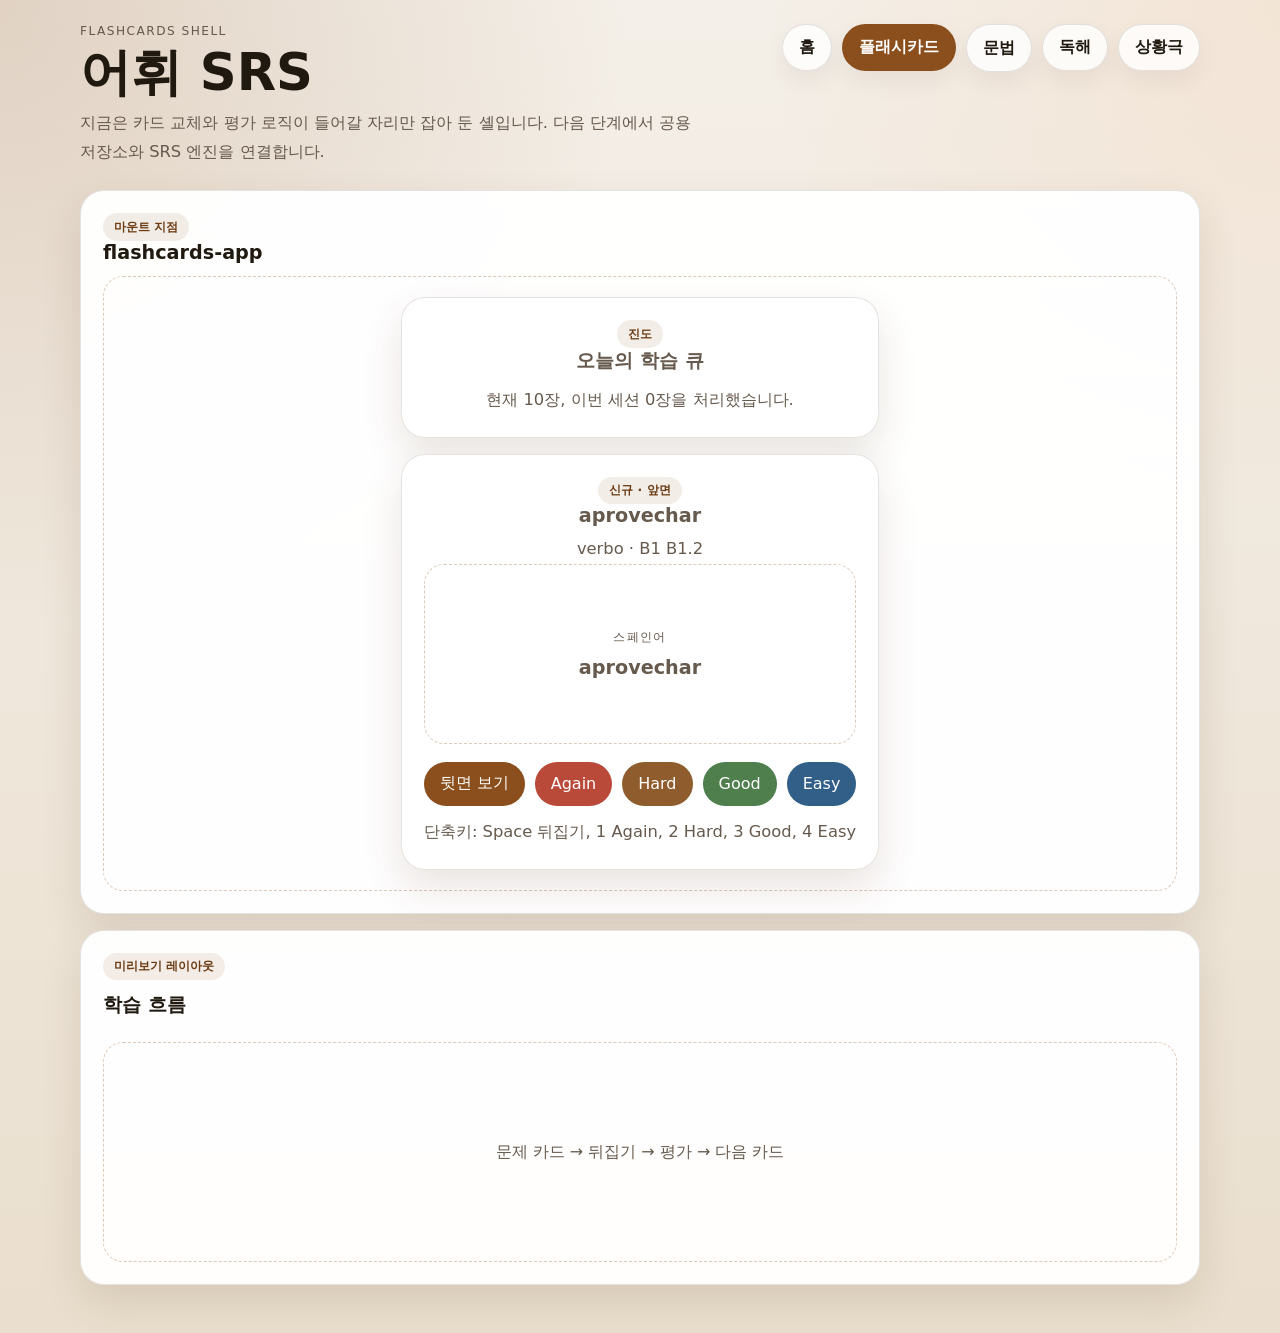
==== flashcards.html @ 129c5989 "Ship a static Spanish learning app scaffold Build the first deployable Apeswico app as a no-build Gi" ====
<!doctype html>
<html lang="ko">
  <head>
    <meta charset="utf-8" />
    <meta name="viewport" content="width=device-width, initial-scale=1" />
    <title>Apeswico | 플래시카드</title>
    <meta
      name="description"
      content="스페인어 어휘 SRS 학습을 위한 플래시카드 셸입니다."
    />
    <link rel="stylesheet" href="css/style.css" />
    <style>
      :root {
        color-scheme: light dark;
        --bg: #f4efe8;
        --bg-deep: #eadfce;
        --surface: rgba(255, 255, 255, 0.8);
        --surface-strong: rgba(255, 255, 255, 0.96);
        --text: #201910;
        --muted: #66594d;
        --accent: #8a4f1d;
        --accent-strong: #6c3d15;
        --border: rgba(32, 25, 16, 0.12);
        --shadow: 0 18px 40px rgba(72, 44, 18, 0.12);
      }

      @media (prefers-color-scheme: dark) {
        :root {
          --bg: #14110f;
          --bg-deep: #1d1714;
          --surface: rgba(32, 26, 22, 0.84);
          --surface-strong: rgba(40, 33, 28, 0.98);
          --text: #f5ece2;
          --muted: #c9b8aa;
          --accent: #ef9b54;
          --accent-strong: #ffb46f;
          --border: rgba(245, 236, 226, 0.12);
          --shadow: 0 18px 40px rgba(0, 0, 0, 0.34);
        }
      }

      * {
        box-sizing: border-box;
      }

      body {
        margin: 0;
        min-height: 100vh;
        font-family:
          system-ui,
          -apple-system,
          BlinkMacSystemFont,
          "Apple SD Gothic Neo",
          "Noto Sans KR",
          sans-serif;
        color: var(--text);
        background:
          radial-gradient(circle at top left, rgba(138, 79, 29, 0.18), transparent 34%),
          radial-gradient(circle at top right, rgba(239, 155, 84, 0.12), transparent 28%),
          linear-gradient(180deg, var(--bg), var(--bg-deep));
      }

      a {
        color: inherit;
        text-decoration: none;
      }

      .page {
        width: min(1120px, calc(100% - 32px));
        margin: 0 auto;
        padding: 24px 0 48px;
      }

      .masthead {
        display: grid;
        gap: 20px;
        grid-template-columns: 1.3fr 1fr;
        align-items: start;
        margin-bottom: 24px;
      }

      .eyebrow {
        margin: 0 0 10px;
        letter-spacing: 0.12em;
        text-transform: uppercase;
        font-size: 0.76rem;
        color: var(--muted);
      }

      h1,
      h2,
      p {
        margin-top: 0;
      }

      h1 {
        margin-bottom: 12px;
        font-size: clamp(2.2rem, 4vw, 4rem);
        line-height: 0.96;
      }

      .lede {
        max-width: 60ch;
        margin-bottom: 0;
        font-size: 1.02rem;
        line-height: 1.75;
        color: var(--muted);
      }

      .nav {
        display: flex;
        flex-wrap: wrap;
        justify-content: flex-end;
        gap: 10px;
      }

      .nav a {
        padding: 0.76rem 1rem;
        border: 1px solid var(--border);
        border-radius: 999px;
        background: var(--surface);
        backdrop-filter: blur(12px);
        box-shadow: 0 10px 24px rgba(32, 25, 16, 0.06);
        font-weight: 650;
      }

      .nav a[aria-current="page"] {
        background: var(--accent);
        border-color: transparent;
        color: white;
      }

      .stack {
        display: grid;
        gap: 16px;
      }

      .card {
        border: 1px solid var(--border);
        border-radius: 24px;
        background: var(--surface-strong);
        padding: 22px;
        box-shadow: var(--shadow);
      }

      .card h2 {
        margin-bottom: 0.75rem;
        font-size: 1.2rem;
      }

      .placeholder {
        display: grid;
        place-items: center;
        min-height: 220px;
        border: 1px dashed rgba(138, 79, 29, 0.3);
        border-radius: 20px;
        color: var(--muted);
        text-align: center;
        padding: 20px;
      }

      .mount {
        display: grid;
        gap: 12px;
      }

      .chip {
        display: inline-flex;
        width: fit-content;
        padding: 0.34rem 0.68rem;
        border-radius: 999px;
        background: rgba(138, 79, 29, 0.1);
        color: var(--accent-strong);
        font-size: 0.78rem;
        font-weight: 700;
      }

      @media (max-width: 980px) {
        .masthead {
          grid-template-columns: 1fr;
        }

        .nav {
          justify-content: flex-start;
        }
      }

      @media (max-width: 720px) {
        .page {
          width: min(100% - 20px, 1120px);
          padding-top: 14px;
        }

        .card {
          border-radius: 20px;
          padding: 18px;
        }

        h1 {
          font-size: clamp(1.9rem, 12vw, 3rem);
        }
      }
    </style>
  </head>
  <body>
    <div class="page">
      <header class="masthead">
        <div>
          <p class="eyebrow">Flashcards shell</p>
          <h1>어휘 SRS</h1>
          <p class="lede">
            지금은 카드 교체와 평가 로직이 들어갈 자리만 잡아 둔 셸입니다.
            다음 단계에서 공용 저장소와 SRS 엔진을 연결합니다.
          </p>
        </div>
        <nav class="nav" aria-label="주요 모드">
          <a href="index.html">홈</a>
          <a href="flashcards.html" aria-current="page">플래시카드</a>
          <a href="grammar.html">문법</a>
          <a href="reading.html">독해</a>
          <a href="situations.html">상황극</a>
        </nav>
      </header>

      <main class="stack" id="flashcards-shell">
        <section class="card">
          <span class="chip">마운트 지점</span>
          <h2>flashcards-app</h2>
          <div id="flashcards-app" class="placeholder">
            카드 앞면, 뒷면, 평가 버튼, 단축키 안내가 이곳에 렌더링됩니다.
          </div>
        </section>

        <section class="card mount">
          <span class="chip">미리보기 레이아웃</span>
          <h2>학습 흐름</h2>
          <div class="placeholder">문제 카드 → 뒤집기 → 평가 → 다음 카드</div>
        </section>
      </main>
    </div>
    <script type="module" src="js/flashcards.js"></script>
  </body>
</html>
---- css/style.css ----
:root {
  color-scheme: light dark;
  --bg: #f4efe8;
  --bg-deep: #eadfce;
  --surface: rgba(255, 255, 255, 0.8);
  --surface-strong: rgba(255, 255, 255, 0.96);
  --text: #201910;
  --muted: #66594d;
  --accent: #8a4f1d;
  --accent-strong: #6c3d15;
  --border: rgba(32, 25, 16, 0.12);
  --shadow: 0 18px 40px rgba(72, 44, 18, 0.12);
}

@media (prefers-color-scheme: dark) {
  :root {
    --bg: #14110f;
    --bg-deep: #1d1714;
    --surface: rgba(32, 26, 22, 0.84);
    --surface-strong: rgba(40, 33, 28, 0.98);
    --text: #f5ece2;
    --muted: #c9b8aa;
    --accent: #ef9b54;
    --accent-strong: #ffb46f;
    --border: rgba(245, 236, 226, 0.12);
    --shadow: 0 18px 40px rgba(0, 0, 0, 0.34);
  }
}

* {
  box-sizing: border-box;
}

body {
  margin: 0;
  min-height: 100vh;
  font-family:
    system-ui,
    -apple-system,
    BlinkMacSystemFont,
    "Apple SD Gothic Neo",
    "Noto Sans KR",
    sans-serif;
  color: var(--text);
  background:
    radial-gradient(circle at top left, rgba(138, 79, 29, 0.18), transparent 34%),
    radial-gradient(circle at top right, rgba(239, 155, 84, 0.12), transparent 28%),
    linear-gradient(180deg, var(--bg), var(--bg-deep));
}

a {
  color: inherit;
  text-decoration: none;
}

.page {
  width: min(1120px, calc(100% - 32px));
  margin: 0 auto;
  padding: 24px 0 48px;
}

.masthead {
  display: grid;
  gap: 20px;
  grid-template-columns: 1.3fr 1fr;
  align-items: start;
  margin-bottom: 24px;
}

.eyebrow {
  margin: 0 0 10px;
  letter-spacing: 0.12em;
  text-transform: uppercase;
  font-size: 0.76rem;
  color: var(--muted);
}

h1,
h2,
h3,
p {
  margin-top: 0;
}

h1 {
  margin-bottom: 12px;
  font-size: clamp(2.2rem, 4vw, 4rem);
  line-height: 0.96;
}

.lede {
  max-width: 60ch;
  margin-bottom: 0;
  font-size: 1.02rem;
  line-height: 1.75;
  color: var(--muted);
}

.nav {
  display: flex;
  flex-wrap: wrap;
  justify-content: flex-end;
  gap: 10px;
}

.nav a {
  padding: 0.76rem 1rem;
  border: 1px solid var(--border);
  border-radius: 999px;
  background: var(--surface);
  backdrop-filter: blur(12px);
  box-shadow: 0 10px 24px rgba(32, 25, 16, 0.06);
  font-weight: 650;
}

.nav a[aria-current="page"] {
  background: var(--accent);
  border-color: transparent;
  color: white;
}

.stack {
  display: grid;
  gap: 16px;
}

.grid {
  display: grid;
  gap: 16px;
}

.card {
  border: 1px solid var(--border);
  border-radius: 24px;
  background: var(--surface-strong);
  padding: 22px;
  box-shadow: var(--shadow);
}

.hero {
  grid-column: 1 / -1;
  display: grid;
  gap: 18px;
}

.hero .tag {
  display: inline-flex;
  width: fit-content;
  padding: 0.4rem 0.7rem;
  border-radius: 999px;
  background: rgba(138, 79, 29, 0.12);
  color: var(--accent-strong);
  font-size: 0.8rem;
  font-weight: 700;
}

.mode-grid {
  grid-column: 1 / -1;
  display: grid;
  grid-template-columns: repeat(4, minmax(0, 1fr));
  gap: 16px;
}

.mode-card {
  display: grid;
  gap: 14px;
}

.mode-card p,
.support-card p,
.support-card li {
  line-height: 1.7;
  color: var(--muted);
}

.mode-card h2,
.support-card h2 {
  margin-bottom: 0;
  font-size: 1.2rem;
}

.chip {
  display: inline-flex;
  width: fit-content;
  padding: 0.34rem 0.68rem;
  border-radius: 999px;
  background: rgba(138, 79, 29, 0.1);
  color: var(--accent-strong);
  font-size: 0.78rem;
  font-weight: 700;
}

.link {
  display: inline-flex;
  align-items: center;
  gap: 0.4rem;
  width: fit-content;
  padding: 0.72rem 1rem;
  border-radius: 999px;
  background: var(--accent);
  border: none;
  color: white;
  font-weight: 700;
  cursor: pointer;
  appearance: none;
  font: inherit;
}

.support-card {
  grid-column: 1 / -1;
}

.support-card ol {
  margin: 0;
  padding-left: 1.25rem;
}

.mount {
  display: grid;
  gap: 12px;
}

.placeholder {
  display: grid;
  place-items: center;
  min-height: 220px;
  border: 1px dashed rgba(138, 79, 29, 0.3);
  border-radius: 20px;
  color: var(--muted);
  text-align: center;
  padding: 20px;
}

.topic-button {
  display: grid;
  gap: 4px;
  width: 100%;
  padding: 0.95rem 1rem;
  border: 1px solid var(--border);
  border-radius: 18px;
  background: var(--surface);
  color: var(--text);
  box-shadow: 0 10px 24px rgba(32, 25, 16, 0.06);
  text-align: left;
  font: inherit;
  cursor: pointer;
  appearance: none;
}

.topic-button strong,
.topic-button span,
.topic-button small {
  display: block;
}

.topic-button span,
.topic-button small {
  color: var(--muted);
}

.topic-button[aria-current="page"],
.topic-button[aria-current="true"] {
  background: rgba(138, 79, 29, 0.14);
  border-color: rgba(138, 79, 29, 0.32);
}

@media (max-width: 980px) {
  .masthead,
  .mode-grid {
    grid-template-columns: 1fr;
  }

  .nav {
    justify-content: flex-start;
  }
}

@media (max-width: 720px) {
  .page {
    width: min(100% - 20px, 1120px);
    padding-top: 14px;
  }

  .card {
    border-radius: 20px;
    padding: 18px;
  }

  h1 {
    font-size: clamp(1.9rem, 12vw, 3rem);
  }
}
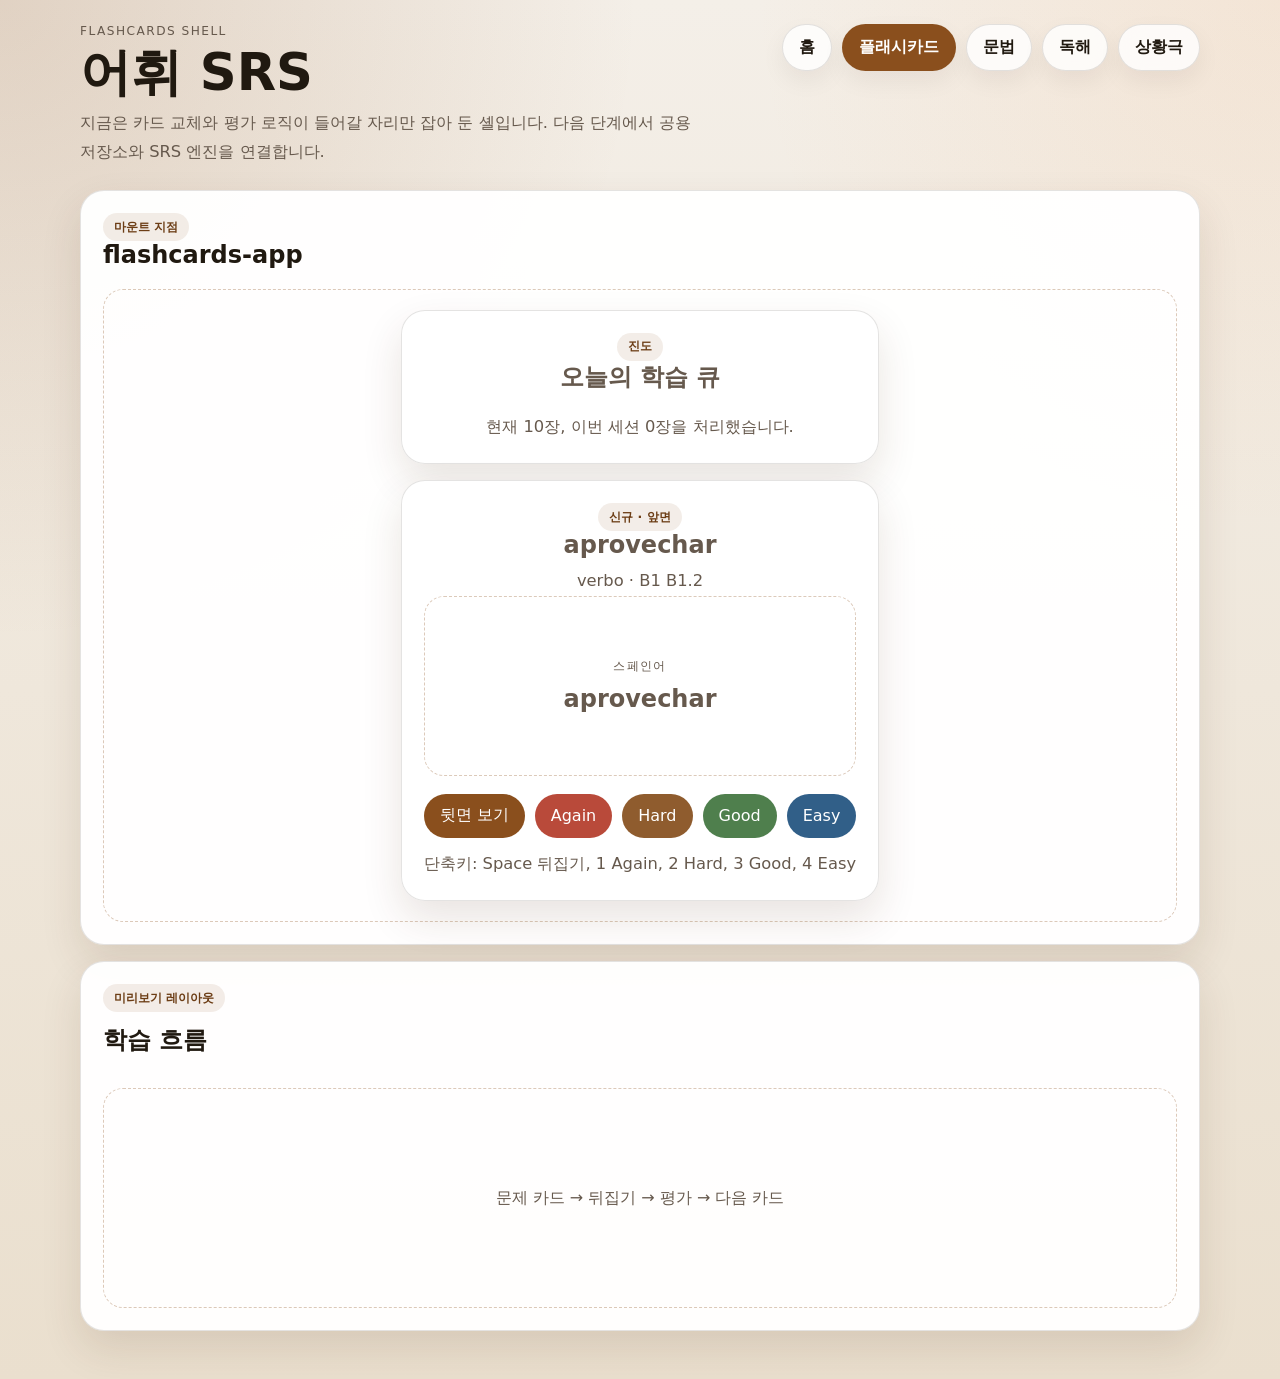
==== commit d640b694: "Make mobile lessons use the viewport fully Mobile learners were losing usable width because rendered" ====
--- a/flashcards.html
+++ b/flashcards.html
@@ -9,198 +9,6 @@
       content="스페인어 어휘 SRS 학습을 위한 플래시카드 셸입니다."
     />
     <link rel="stylesheet" href="css/style.css" />
-    <style>
-      :root {
-        color-scheme: light dark;
-        --bg: #f4efe8;
-        --bg-deep: #eadfce;
-        --surface: rgba(255, 255, 255, 0.8);
-        --surface-strong: rgba(255, 255, 255, 0.96);
-        --text: #201910;
-        --muted: #66594d;
-        --accent: #8a4f1d;
-        --accent-strong: #6c3d15;
-        --border: rgba(32, 25, 16, 0.12);
-        --shadow: 0 18px 40px rgba(72, 44, 18, 0.12);
-      }
-
-      @media (prefers-color-scheme: dark) {
-        :root {
-          --bg: #14110f;
-          --bg-deep: #1d1714;
-          --surface: rgba(32, 26, 22, 0.84);
-          --surface-strong: rgba(40, 33, 28, 0.98);
-          --text: #f5ece2;
-          --muted: #c9b8aa;
-          --accent: #ef9b54;
-          --accent-strong: #ffb46f;
-          --border: rgba(245, 236, 226, 0.12);
-          --shadow: 0 18px 40px rgba(0, 0, 0, 0.34);
-        }
-      }
-
-      * {
-        box-sizing: border-box;
-      }
-
-      body {
-        margin: 0;
-        min-height: 100vh;
-        font-family:
-          system-ui,
-          -apple-system,
-          BlinkMacSystemFont,
-          "Apple SD Gothic Neo",
-          "Noto Sans KR",
-          sans-serif;
-        color: var(--text);
-        background:
-          radial-gradient(circle at top left, rgba(138, 79, 29, 0.18), transparent 34%),
-          radial-gradient(circle at top right, rgba(239, 155, 84, 0.12), transparent 28%),
-          linear-gradient(180deg, var(--bg), var(--bg-deep));
-      }
-
-      a {
-        color: inherit;
-        text-decoration: none;
-      }
-
-      .page {
-        width: min(1120px, calc(100% - 32px));
-        margin: 0 auto;
-        padding: 24px 0 48px;
-      }
-
-      .masthead {
-        display: grid;
-        gap: 20px;
-        grid-template-columns: 1.3fr 1fr;
-        align-items: start;
-        margin-bottom: 24px;
-      }
-
-      .eyebrow {
-        margin: 0 0 10px;
-        letter-spacing: 0.12em;
-        text-transform: uppercase;
-        font-size: 0.76rem;
-        color: var(--muted);
-      }
-
-      h1,
-      h2,
-      p {
-        margin-top: 0;
-      }
-
-      h1 {
-        margin-bottom: 12px;
-        font-size: clamp(2.2rem, 4vw, 4rem);
-        line-height: 0.96;
-      }
-
-      .lede {
-        max-width: 60ch;
-        margin-bottom: 0;
-        font-size: 1.02rem;
-        line-height: 1.75;
-        color: var(--muted);
-      }
-
-      .nav {
-        display: flex;
-        flex-wrap: wrap;
-        justify-content: flex-end;
-        gap: 10px;
-      }
-
-      .nav a {
-        padding: 0.76rem 1rem;
-        border: 1px solid var(--border);
-        border-radius: 999px;
-        background: var(--surface);
-        backdrop-filter: blur(12px);
-        box-shadow: 0 10px 24px rgba(32, 25, 16, 0.06);
-        font-weight: 650;
-      }
-
-      .nav a[aria-current="page"] {
-        background: var(--accent);
-        border-color: transparent;
-        color: white;
-      }
-
-      .stack {
-        display: grid;
-        gap: 16px;
-      }
-
-      .card {
-        border: 1px solid var(--border);
-        border-radius: 24px;
-        background: var(--surface-strong);
-        padding: 22px;
-        box-shadow: var(--shadow);
-      }
-
-      .card h2 {
-        margin-bottom: 0.75rem;
-        font-size: 1.2rem;
-      }
-
-      .placeholder {
-        display: grid;
-        place-items: center;
-        min-height: 220px;
-        border: 1px dashed rgba(138, 79, 29, 0.3);
-        border-radius: 20px;
-        color: var(--muted);
-        text-align: center;
-        padding: 20px;
-      }
-
-      .mount {
-        display: grid;
-        gap: 12px;
-      }
-
-      .chip {
-        display: inline-flex;
-        width: fit-content;
-        padding: 0.34rem 0.68rem;
-        border-radius: 999px;
-        background: rgba(138, 79, 29, 0.1);
-        color: var(--accent-strong);
-        font-size: 0.78rem;
-        font-weight: 700;
-      }
-
-      @media (max-width: 980px) {
-        .masthead {
-          grid-template-columns: 1fr;
-        }
-
-        .nav {
-          justify-content: flex-start;
-        }
-      }
-
-      @media (max-width: 720px) {
-        .page {
-          width: min(100% - 20px, 1120px);
-          padding-top: 14px;
-        }
-
-        .card {
-          border-radius: 20px;
-          padding: 18px;
-        }
-
-        h1 {
-          font-size: clamp(1.9rem, 12vw, 3rem);
-        }
-      }
-    </style>
   </head>
   <body>
     <div class="page">
--- a/css/style.css
+++ b/css/style.css
@@ -157,7 +157,7 @@
 .mode-grid {
   grid-column: 1 / -1;
   display: grid;
-  grid-template-columns: repeat(4, minmax(0, 1fr));
+  grid-template-columns: repeat(auto-fit, minmax(min(100%, 240px), 1fr));
   gap: 16px;
 }
 
@@ -264,9 +264,162 @@
   border-color: rgba(138, 79, 29, 0.32);
 }
 
+.split-layout {
+  display: grid;
+  grid-template-columns: minmax(240px, 280px) 1fr;
+  gap: 16px;
+  align-items: start;
+}
+
+.split-layout__sidebar {
+  display: grid;
+  gap: 12px;
+}
+
+.split-layout__sidebar-list {
+  display: grid;
+  gap: 10px;
+}
+
+.button-row,
+.action-row,
+.grade-row {
+  display: flex;
+  flex-wrap: wrap;
+  gap: 10px;
+}
+
+.action-row {
+  margin-top: 14px;
+}
+
+.grade-row {
+  margin-top: 18px;
+}
+
+.grade-btn--again {
+  background: #b94a3a;
+}
+
+.grade-btn--hard {
+  background: #8f5c2e;
+}
+
+.grade-btn--good {
+  background: #4f7f4d;
+}
+
+.grade-btn--easy {
+  background: #315f88;
+}
+
+.tinted-card--green {
+  background: rgba(72, 140, 90, 0.08);
+}
+
+.tinted-card--green-strong {
+  background: rgba(72, 140, 90, 0.12);
+}
+
+.tinted-card--orange {
+  background: rgba(138, 79, 29, 0.08);
+}
+
+.tinted-card--orange-soft {
+  background: rgba(138, 79, 29, 0.06);
+}
+
+.tinted-card--orange-strong {
+  background: rgba(138, 79, 29, 0.12);
+}
+
+.tinted-card--red {
+  background: rgba(185, 74, 58, 0.12);
+}
+
+.reading-body {
+  line-height: 2.05;
+  font-size: 1.08rem;
+}
+
+.choice-row {
+  display: flex;
+  gap: 12px;
+  align-items: flex-start;
+  cursor: pointer;
+}
+
+.choice-radio {
+  margin-top: 4px;
+}
+
+.field-label {
+  display: grid;
+  gap: 6px;
+}
+
+.field-input {
+  padding: 0.85rem 1rem;
+  border-radius: 16px;
+  border: 1px solid var(--border);
+  background: var(--surface);
+  color: var(--text);
+  font: inherit;
+}
+
+.content-list {
+  display: grid;
+  gap: 10px;
+  margin-top: 12px;
+}
+
+.content-list--roomy {
+  gap: 12px;
+}
+
+.dialogue-line {
+  font-size: 1.05rem;
+}
+
+.shadowing-line {
+  margin-bottom: 0;
+  font-size: 1.08rem;
+}
+
+.token-button {
+  border: none;
+  border-radius: 999px;
+  margin: 0 2px;
+  padding: 0.12rem 0.5rem;
+  background: rgba(138, 79, 29, 0.12);
+  box-shadow: inset 0 0 0 1px rgba(138, 79, 29, 0.12);
+  color: var(--accent-strong);
+  cursor: pointer;
+  font: inherit;
+}
+
+.placeholder--compact {
+  min-height: 180px;
+}
+
+.heading--plain {
+  margin: 0;
+}
+
+.heading--flush {
+  margin-bottom: 0;
+}
+
+.heading--compact {
+  margin-bottom: 8px;
+}
+
+.shortcut-hint {
+  margin-top: 12px;
+}
+
 @media (max-width: 980px) {
-  .masthead,
-  .mode-grid {
+  .masthead {
     grid-template-columns: 1fr;
   }
 
@@ -277,8 +430,8 @@
 
 @media (max-width: 720px) {
   .page {
-    width: min(100% - 20px, 1120px);
-    padding-top: 14px;
+    width: min(1120px, calc(100% - 16px));
+    padding: 14px 0 24px;
   }
 
   .card {
@@ -287,6 +440,36 @@
   }
 
   h1 {
-    font-size: clamp(1.9rem, 12vw, 3rem);
-  }
-}
+    font-size: clamp(1.6rem, 8vw, 2.4rem);
+  }
+
+  .split-layout {
+    grid-template-columns: 1fr;
+  }
+}
+
+@media (max-width: 480px) {
+  .page {
+    width: min(1120px, calc(100% - 12px));
+    padding: 12px 0 20px;
+  }
+
+  .card {
+    border-radius: 16px;
+    padding: 14px;
+  }
+
+  .nav {
+    gap: 6px;
+  }
+
+  .nav a {
+    padding: 0.55rem 0.78rem;
+    font-size: 0.9rem;
+  }
+
+  .reading-body {
+    font-size: 1rem;
+    line-height: 1.85;
+  }
+}
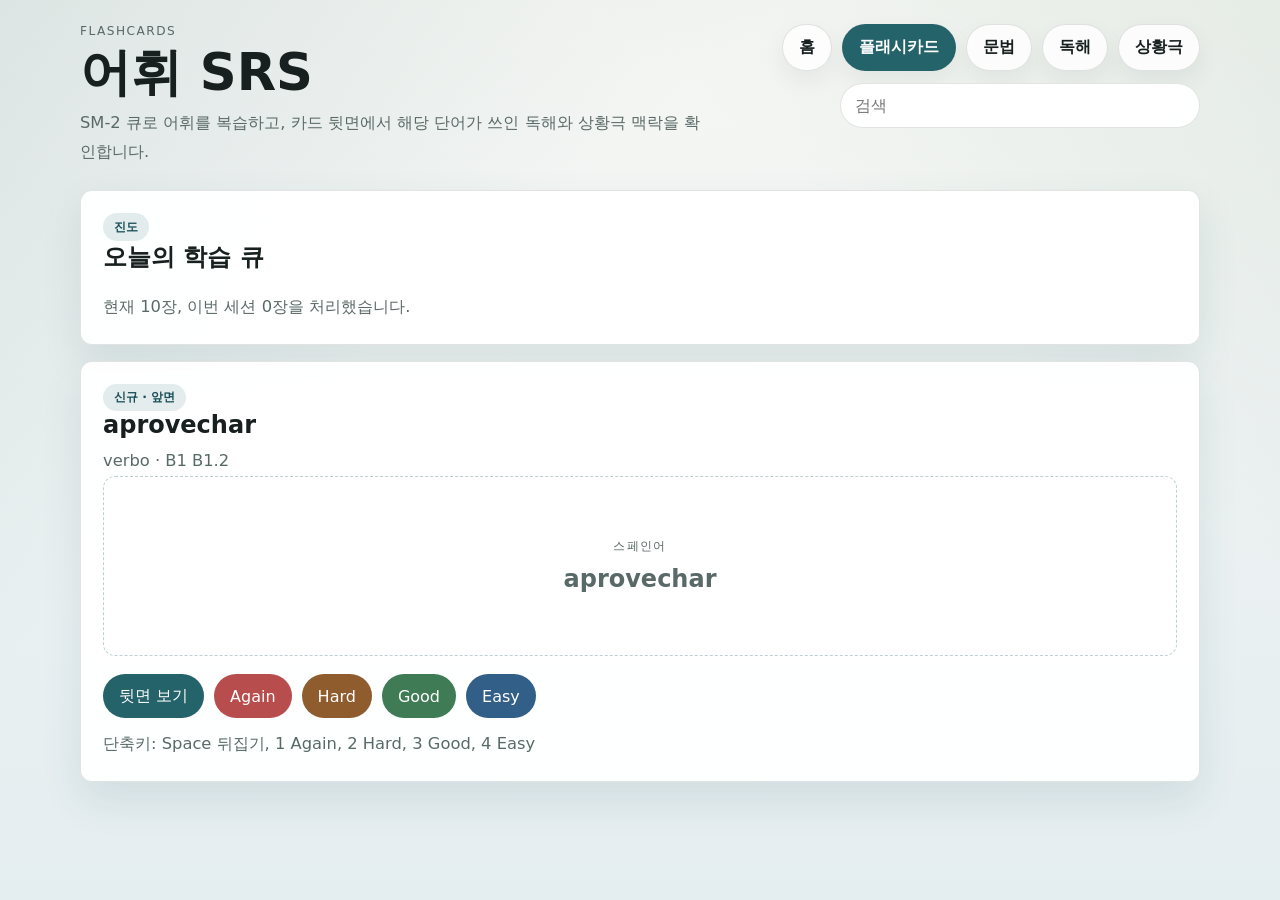
==== commit d802a71e: "Unify Apeswico around guided daily practice The app previously treated flashcards, grammar, reading," ====
--- a/flashcards.html
+++ b/flashcards.html
@@ -14,38 +14,32 @@
     <div class="page">
       <header class="masthead">
         <div>
-          <p class="eyebrow">Flashcards shell</p>
+          <p class="eyebrow">Flashcards</p>
           <h1>어휘 SRS</h1>
           <p class="lede">
-            지금은 카드 교체와 평가 로직이 들어갈 자리만 잡아 둔 셸입니다.
-            다음 단계에서 공용 저장소와 SRS 엔진을 연결합니다.
+            SM-2 큐로 어휘를 복습하고, 카드 뒷면에서 해당 단어가 쓰인
+            독해와 상황극 맥락을 확인합니다.
           </p>
         </div>
-        <nav class="nav" aria-label="주요 모드">
-          <a href="index.html">홈</a>
-          <a href="flashcards.html" aria-current="page">플래시카드</a>
-          <a href="grammar.html">문법</a>
-          <a href="reading.html">독해</a>
-          <a href="situations.html">상황극</a>
-        </nav>
+        <div class="header-tools">
+          <nav class="nav" aria-label="주요 모드">
+            <a href="index.html">홈</a>
+            <a href="flashcards.html" aria-current="page">플래시카드</a>
+            <a href="grammar.html">문법</a>
+            <a href="reading.html">독해</a>
+            <a href="situations.html">상황극</a>
+          </nav>
+          <form class="global-search" role="search" data-global-search>
+            <label class="sr-only" for="global-search-flashcards">통합 검색</label>
+            <input id="global-search-flashcards" type="search" placeholder="검색" autocomplete="off" />
+            <div class="search-results" data-search-results hidden></div>
+          </form>
+        </div>
       </header>
 
-      <main class="stack" id="flashcards-shell">
-        <section class="card">
-          <span class="chip">마운트 지점</span>
-          <h2>flashcards-app</h2>
-          <div id="flashcards-app" class="placeholder">
-            카드 앞면, 뒷면, 평가 버튼, 단축키 안내가 이곳에 렌더링됩니다.
-          </div>
-        </section>
-
-        <section class="card mount">
-          <span class="chip">미리보기 레이아웃</span>
-          <h2>학습 흐름</h2>
-          <div class="placeholder">문제 카드 → 뒤집기 → 평가 → 다음 카드</div>
-        </section>
-      </main>
+      <main class="stack" id="flashcards-app"></main>
     </div>
     <script type="module" src="js/flashcards.js"></script>
+    <script type="module" src="js/search.js"></script>
   </body>
 </html>
--- a/css/style.css
+++ b/css/style.css
@@ -1,28 +1,36 @@
 :root {
   color-scheme: light dark;
-  --bg: #f4efe8;
-  --bg-deep: #eadfce;
+  --bg: #f6f7f4;
+  --bg-deep: #e4edf0;
   --surface: rgba(255, 255, 255, 0.8);
   --surface-strong: rgba(255, 255, 255, 0.96);
-  --text: #201910;
-  --muted: #66594d;
-  --accent: #8a4f1d;
-  --accent-strong: #6c3d15;
-  --border: rgba(32, 25, 16, 0.12);
-  --shadow: 0 18px 40px rgba(72, 44, 18, 0.12);
+  --text: #17201f;
+  --muted: #596967;
+  --accent: #25636b;
+  --accent-strong: #194f58;
+  --accent-soft: rgba(37, 99, 107, 0.12);
+  --green: #3f7b55;
+  --red: #b84d4d;
+  --blue: #315f88;
+  --border: rgba(23, 32, 31, 0.12);
+  --shadow: 0 18px 40px rgba(25, 79, 88, 0.11);
 }
 
 @media (prefers-color-scheme: dark) {
   :root {
-    --bg: #14110f;
-    --bg-deep: #1d1714;
-    --surface: rgba(32, 26, 22, 0.84);
-    --surface-strong: rgba(40, 33, 28, 0.98);
-    --text: #f5ece2;
-    --muted: #c9b8aa;
-    --accent: #ef9b54;
-    --accent-strong: #ffb46f;
-    --border: rgba(245, 236, 226, 0.12);
+    --bg: #111817;
+    --bg-deep: #162022;
+    --surface: rgba(25, 35, 34, 0.84);
+    --surface-strong: rgba(29, 41, 40, 0.98);
+    --text: #eff7f4;
+    --muted: #b7c8c4;
+    --accent: #70c6c3;
+    --accent-strong: #9de0dc;
+    --accent-soft: rgba(112, 198, 195, 0.14);
+    --green: #7ec48f;
+    --red: #e07b7b;
+    --blue: #8fb9e3;
+    --border: rgba(239, 247, 244, 0.12);
     --shadow: 0 18px 40px rgba(0, 0, 0, 0.34);
   }
 }
@@ -43,8 +51,8 @@
     sans-serif;
   color: var(--text);
   background:
-    radial-gradient(circle at top left, rgba(138, 79, 29, 0.18), transparent 34%),
-    radial-gradient(circle at top right, rgba(239, 155, 84, 0.12), transparent 28%),
+    linear-gradient(140deg, rgba(37, 99, 107, 0.12), transparent 34%),
+    linear-gradient(220deg, rgba(63, 123, 85, 0.09), transparent 30%),
     linear-gradient(180deg, var(--bg), var(--bg-deep));
 }
 
@@ -103,13 +111,19 @@
   gap: 10px;
 }
 
+.header-tools {
+  display: grid;
+  gap: 12px;
+  justify-items: end;
+}
+
 .nav a {
   padding: 0.76rem 1rem;
   border: 1px solid var(--border);
   border-radius: 999px;
   background: var(--surface);
   backdrop-filter: blur(12px);
-  box-shadow: 0 10px 24px rgba(32, 25, 16, 0.06);
+  box-shadow: 0 10px 24px rgba(23, 32, 31, 0.06);
   font-weight: 650;
 }
 
@@ -131,7 +145,7 @@
 
 .card {
   border: 1px solid var(--border);
-  border-radius: 24px;
+  border-radius: 12px;
   background: var(--surface-strong);
   padding: 22px;
   box-shadow: var(--shadow);
@@ -148,7 +162,7 @@
   width: fit-content;
   padding: 0.4rem 0.7rem;
   border-radius: 999px;
-  background: rgba(138, 79, 29, 0.12);
+  background: var(--accent-soft);
   color: var(--accent-strong);
   font-size: 0.8rem;
   font-weight: 700;
@@ -184,7 +198,7 @@
   width: fit-content;
   padding: 0.34rem 0.68rem;
   border-radius: 999px;
-  background: rgba(138, 79, 29, 0.1);
+  background: var(--accent-soft);
   color: var(--accent-strong);
   font-size: 0.78rem;
   font-weight: 700;
@@ -224,8 +238,8 @@
   display: grid;
   place-items: center;
   min-height: 220px;
-  border: 1px dashed rgba(138, 79, 29, 0.3);
-  border-radius: 20px;
+  border: 1px dashed rgba(37, 99, 107, 0.3);
+  border-radius: 12px;
   color: var(--muted);
   text-align: center;
   padding: 20px;
@@ -237,10 +251,10 @@
   width: 100%;
   padding: 0.95rem 1rem;
   border: 1px solid var(--border);
-  border-radius: 18px;
+  border-radius: 12px;
   background: var(--surface);
   color: var(--text);
-  box-shadow: 0 10px 24px rgba(32, 25, 16, 0.06);
+  box-shadow: 0 10px 24px rgba(23, 32, 31, 0.06);
   text-align: left;
   font: inherit;
   cursor: pointer;
@@ -260,8 +274,8 @@
 
 .topic-button[aria-current="page"],
 .topic-button[aria-current="true"] {
-  background: rgba(138, 79, 29, 0.14);
-  border-color: rgba(138, 79, 29, 0.32);
+  background: var(--accent-soft);
+  border-color: rgba(37, 99, 107, 0.32);
 }
 
 .split-layout {
@@ -298,7 +312,7 @@
 }
 
 .grade-btn--again {
-  background: #b94a3a;
+  background: var(--red);
 }
 
 .grade-btn--hard {
@@ -306,35 +320,35 @@
 }
 
 .grade-btn--good {
-  background: #4f7f4d;
+  background: var(--green);
 }
 
 .grade-btn--easy {
-  background: #315f88;
+  background: var(--blue);
 }
 
 .tinted-card--green {
-  background: rgba(72, 140, 90, 0.08);
+  background: rgba(63, 123, 85, 0.08);
 }
 
 .tinted-card--green-strong {
-  background: rgba(72, 140, 90, 0.12);
+  background: rgba(63, 123, 85, 0.12);
 }
 
 .tinted-card--orange {
-  background: rgba(138, 79, 29, 0.08);
+  background: rgba(37, 99, 107, 0.08);
 }
 
 .tinted-card--orange-soft {
-  background: rgba(138, 79, 29, 0.06);
+  background: rgba(49, 95, 136, 0.07);
 }
 
 .tinted-card--orange-strong {
-  background: rgba(138, 79, 29, 0.12);
+  background: rgba(49, 95, 136, 0.12);
 }
 
 .tinted-card--red {
-  background: rgba(185, 74, 58, 0.12);
+  background: rgba(184, 77, 77, 0.12);
 }
 
 .reading-body {
@@ -391,13 +405,51 @@
   border-radius: 999px;
   margin: 0 2px;
   padding: 0.12rem 0.5rem;
-  background: rgba(138, 79, 29, 0.12);
-  box-shadow: inset 0 0 0 1px rgba(138, 79, 29, 0.12);
+  background: var(--accent-soft);
+  box-shadow: inset 0 0 0 1px rgba(37, 99, 107, 0.12);
   color: var(--accent-strong);
   cursor: pointer;
   font: inherit;
 }
 
+.flashcard-example {
+  display: grid;
+  gap: 8px;
+  padding: 18px;
+  border: 1px solid rgba(37, 99, 107, 0.28);
+  border-left: 6px solid var(--accent);
+  border-radius: 12px;
+  background: linear-gradient(135deg, rgba(37, 99, 107, 0.12), rgba(63, 123, 85, 0.08));
+}
+
+.flashcard-example__label {
+  width: fit-content;
+  padding: 0.24rem 0.52rem;
+  border-radius: 999px;
+  background: var(--surface-strong);
+  color: var(--accent-strong);
+  font-size: 0.78rem;
+  font-weight: 800;
+}
+
+.flashcard-example__es,
+.flashcard-example__ko {
+  margin: 0;
+  line-height: 1.5;
+}
+
+.flashcard-example__es {
+  color: var(--text);
+  font-size: clamp(1.35rem, 2.2vw, 1.8rem);
+  font-weight: 800;
+}
+
+.flashcard-example__ko {
+  color: var(--muted);
+  font-size: clamp(1.12rem, 1.7vw, 1.38rem);
+  font-weight: 700;
+}
+
 .placeholder--compact {
   min-height: 180px;
 }
@@ -416,6 +468,221 @@
 
 .shortcut-hint {
   margin-top: 12px;
+}
+
+.sr-only {
+  position: absolute;
+  width: 1px;
+  height: 1px;
+  padding: 0;
+  margin: -1px;
+  overflow: hidden;
+  clip: rect(0, 0, 0, 0);
+  white-space: nowrap;
+  border: 0;
+}
+
+.global-search {
+  position: relative;
+  width: min(100%, 360px);
+}
+
+.global-search input {
+  width: 100%;
+  padding: 0.75rem 0.9rem;
+  border: 1px solid var(--border);
+  border-radius: 999px;
+  background: var(--surface-strong);
+  color: var(--text);
+  font: inherit;
+}
+
+.search-results {
+  position: absolute;
+  z-index: 10;
+  top: calc(100% + 8px);
+  right: 0;
+  width: min(92vw, 420px);
+  max-height: 60vh;
+  overflow: auto;
+  border: 1px solid var(--border);
+  border-radius: 12px;
+  background: var(--surface-strong);
+  box-shadow: var(--shadow);
+  padding: 10px;
+}
+
+.search-group {
+  display: grid;
+  gap: 6px;
+  padding: 6px;
+}
+
+.search-group h2 {
+  margin: 0;
+  color: var(--muted);
+  font-size: 0.8rem;
+}
+
+.search-result,
+.mini-link,
+.related-card {
+  display: grid;
+  gap: 4px;
+  padding: 0.75rem;
+  border: 1px solid var(--border);
+  border-radius: 10px;
+  background: var(--surface);
+}
+
+.search-result span,
+.mini-link span,
+.related-card span {
+  color: var(--muted);
+  font-size: 0.92rem;
+  line-height: 1.45;
+}
+
+.search-empty {
+  margin: 0;
+  padding: 0.75rem;
+  color: var(--muted);
+}
+
+.dashboard-hero {
+  grid-column: 1 / -1;
+  display: grid;
+  grid-template-columns: 1fr auto;
+  gap: 18px;
+  align-items: center;
+  border: 1px solid var(--border);
+  border-radius: 14px;
+  background: var(--surface-strong);
+  padding: 24px;
+  box-shadow: var(--shadow);
+}
+
+.dashboard-hero h2 {
+  margin-bottom: 8px;
+  font-size: clamp(1.5rem, 3vw, 2.4rem);
+}
+
+.dashboard-cta {
+  min-height: 48px;
+  align-items: center;
+}
+
+.dashboard-grid {
+  display: grid;
+  grid-template-columns: minmax(0, 1.5fr) minmax(240px, 0.8fr);
+  gap: 16px;
+}
+
+.dashboard-panel {
+  display: grid;
+  gap: 16px;
+}
+
+.dashboard-two-col {
+  display: grid;
+  grid-template-columns: repeat(2, minmax(0, 1fr));
+  gap: 16px;
+}
+
+.panel-heading-row,
+.progress-row__label {
+  display: flex;
+  align-items: center;
+  justify-content: space-between;
+  gap: 12px;
+}
+
+.progress-list {
+  display: grid;
+  gap: 14px;
+}
+
+.progress-row {
+  display: grid;
+  gap: 7px;
+}
+
+.progress-track {
+  height: 10px;
+  overflow: hidden;
+  border-radius: 999px;
+  background: rgba(89, 105, 103, 0.16);
+}
+
+.progress-fill {
+  height: 100%;
+  border-radius: inherit;
+  background: linear-gradient(90deg, var(--accent), var(--green));
+}
+
+.milestone-row {
+  display: grid;
+  grid-template-columns: repeat(2, 1fr);
+  gap: 10px;
+}
+
+.milestone-row span {
+  padding: 0.7rem;
+  border: 1px dashed var(--border);
+  border-radius: 10px;
+  color: var(--muted);
+  text-align: center;
+}
+
+.milestone-row .is-hit {
+  border-style: solid;
+  background: rgba(63, 123, 85, 0.12);
+  color: var(--text);
+  font-weight: 700;
+}
+
+.link--secondary {
+  background: var(--surface);
+  color: var(--accent-strong);
+  border: 1px solid var(--border);
+}
+
+.chip-row,
+.related-grid {
+  display: flex;
+  flex-wrap: wrap;
+  gap: 8px;
+}
+
+.related-grid {
+  margin-top: 12px;
+}
+
+.related-card {
+  min-width: min(100%, 220px);
+  flex: 1 1 220px;
+}
+
+.context-panel {
+  display: grid;
+  gap: 12px;
+}
+
+.context-snippet {
+  margin: 0;
+  line-height: 1.65;
+  color: var(--muted);
+}
+
+.status-badge {
+  display: inline-flex;
+  width: fit-content;
+  padding: 0.28rem 0.55rem;
+  border-radius: 999px;
+  background: rgba(49, 95, 136, 0.12);
+  color: var(--accent-strong);
+  font-size: 0.78rem;
+  font-weight: 700;
 }
 
 @media (max-width: 980px) {
@@ -435,7 +702,7 @@
   }
 
   .card {
-    border-radius: 20px;
+    border-radius: 12px;
     padding: 18px;
   }
 
@@ -444,6 +711,20 @@
   }
 
   .split-layout {
+    grid-template-columns: 1fr;
+  }
+
+  .header-tools {
+    justify-items: start;
+  }
+
+  .global-search {
+    width: 100%;
+  }
+
+  .dashboard-hero,
+  .dashboard-grid,
+  .dashboard-two-col {
     grid-template-columns: 1fr;
   }
 }
@@ -455,7 +736,7 @@
   }
 
   .card {
-    border-radius: 16px;
+    border-radius: 12px;
     padding: 14px;
   }
 
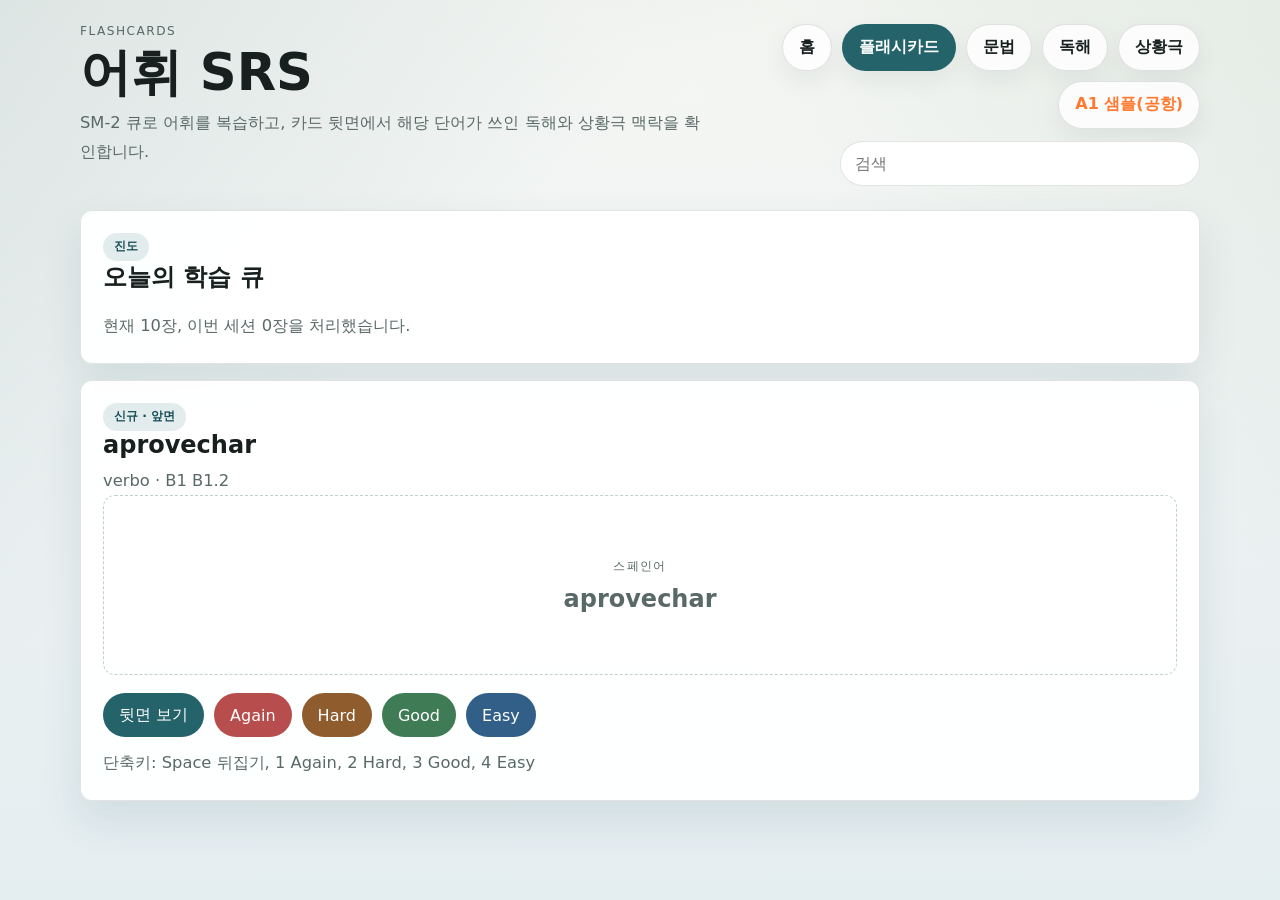
==== commit c5fb9e4d: "feat: add A1 airport transport sample interactive page and navigation" ====
--- a/flashcards.html
+++ b/flashcards.html
@@ -28,6 +28,7 @@
             <a href="grammar.html">문법</a>
             <a href="reading.html">독해</a>
             <a href="situations.html">상황극</a>
+            <a href="samples/a1-airport-transport/index.html" target="_blank" style="color: #ff7a30; font-weight: 600;">A1 샘플(공항)</a>
           </nav>
           <form class="global-search" role="search" data-global-search>
             <label class="sr-only" for="global-search-flashcards">통합 검색</label>
--- a/css/style.css
+++ b/css/style.css
@@ -356,6 +356,83 @@
   font-size: 1.08rem;
 }
 
+.reading-hero {
+  margin: 0;
+  border-radius: 12px;
+  overflow: hidden;
+  background: var(--surface);
+  border: 1px solid var(--border);
+  box-shadow: var(--shadow);
+}
+
+.reading-hero__img {
+  display: block;
+  width: 100%;
+  height: auto;
+  aspect-ratio: 16 / 9;
+  object-fit: cover;
+}
+
+.story-timeline {
+  display: grid;
+  gap: 14px;
+}
+
+.story-timeline__lines {
+  display: grid;
+  gap: 12px;
+}
+
+.story-line {
+  display: grid;
+  gap: 6px;
+  padding: 14px 16px;
+  border: 1px solid var(--border);
+  border-radius: 12px;
+  background: var(--surface);
+  transition:
+    transform 0.12s ease,
+    border-color 0.12s ease,
+    background-color 0.12s ease;
+}
+
+.story-line:hover,
+.story-line:focus-visible {
+  transform: translateY(-1px);
+  border-color: var(--accent);
+  background: var(--surface-strong);
+  outline: none;
+}
+
+.story-line__stage {
+  font-size: 0.86rem;
+  color: var(--muted);
+}
+
+.story-line__es {
+  margin: 0;
+  font-size: 1.05rem;
+  line-height: 1.5;
+}
+
+.story-line__ko {
+  margin: 0;
+  color: var(--muted);
+  line-height: 1.6;
+}
+
+.story-line__tense {
+  align-self: start;
+}
+
+.story-line__highlight {
+  padding: 0 4px;
+  border-radius: 4px;
+  background: var(--accent-soft);
+  color: var(--accent-strong);
+  font-weight: 700;
+}
+
 .choice-row {
   display: flex;
   gap: 12px;
@@ -412,6 +489,13 @@
   font: inherit;
 }
 
+.token-button--highlight {
+  box-shadow:
+    inset 0 0 0 1px rgba(37, 99, 107, 0.18),
+    inset 0 -3px 0 var(--accent-soft);
+  font-weight: 700;
+}
+
 .flashcard-example {
   display: grid;
   gap: 8px;
